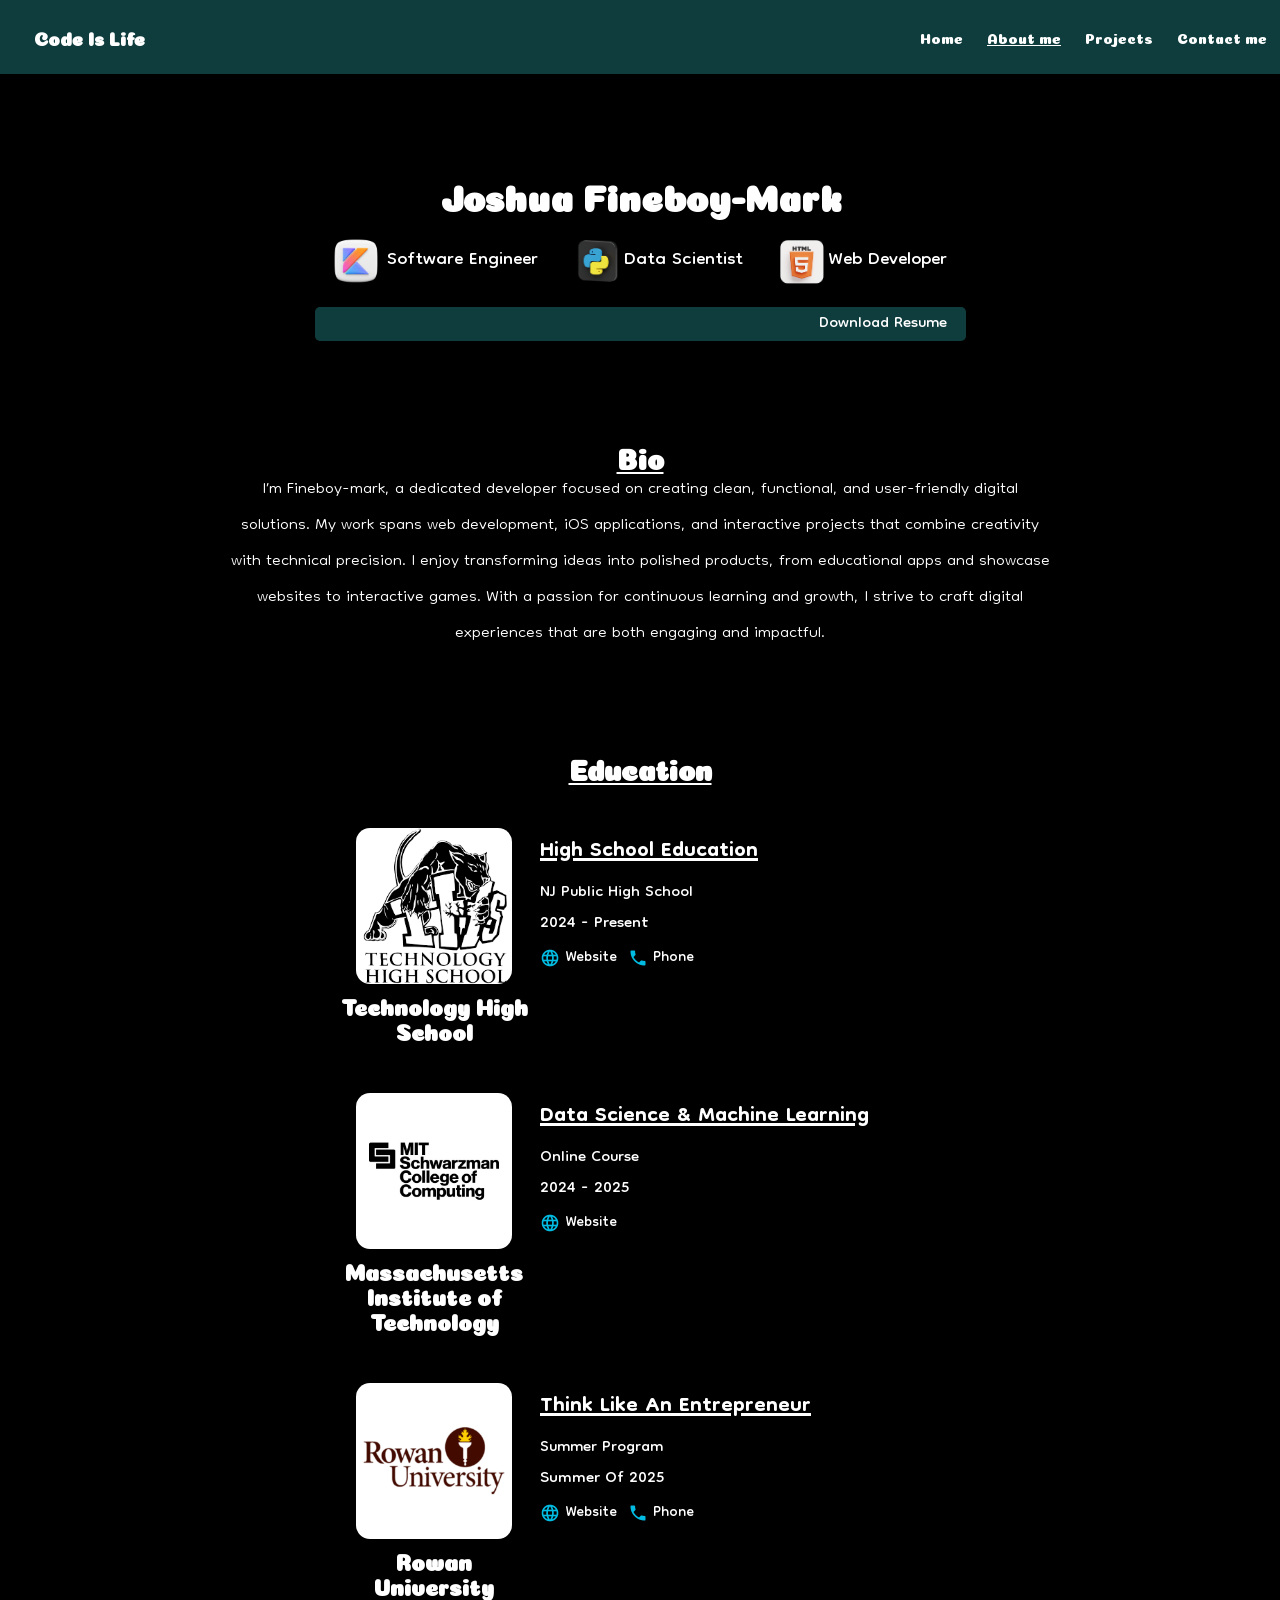
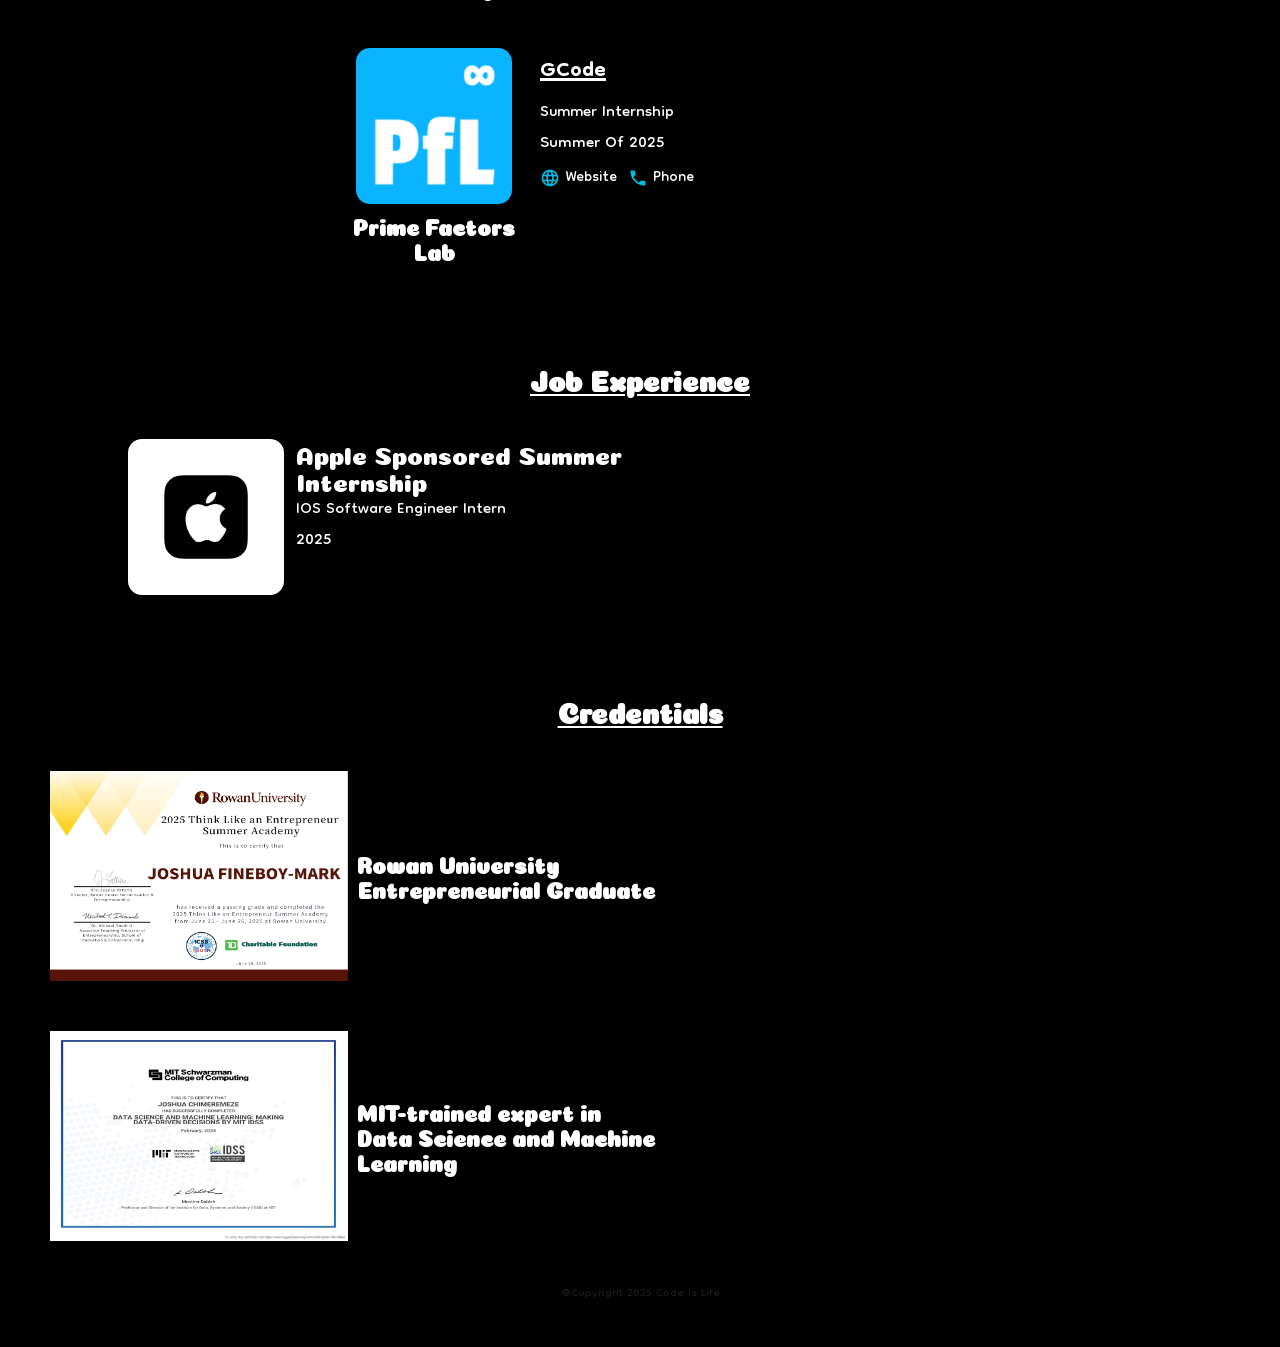
==== about.html @ 953a5726 "Home, skill scaffold, about" ====
<!DOCTYPE html>
<html lang="en">

<head>
    <link rel="stylesheet" href="style.css">
    <link rel="stylesheet" href="https://fonts.googleapis.com/icon?family=Material+Icons">
    <link rel="icon" type="image/x-icon" href="assets/e-removebg-preview.png">
    <title>Code Is Life | About Me</title>
</head>

<body>
    <nav>
        <h2>Code Is Life</h2>
        <div id="links">
            <a href="index.html">
                <p>Home</p>
            </a>
            <a id="currentPage">
                <p>About me</p>
            </a>
            <a href="projects.html">
                <p>Projects</p>
            </a>
            <a href="contact.html">
                <p>Contact me</p>
            </a>
        </div>
        <span class="material-icons" id="menu">menu</span>
    </nav>

    <section id="about-about">
        <div id="hero-text-container-about">
            <div id="hero-text">
                <h1>Joshua Fineboy-Mark</h1>
            </div>
            <div id="hero-icons-about">
                <div class="icon">
                    <img src="assets/kotlin.png" alt="kotlin" id="kotlin">
                    <h3>Software Engineer</h3>
                </div>
                <div class="icon">
                    <img src="assets/python-logo.png" alt="python" id="python">
                    <h3>Data Scientist</h3>
                </div>
                <div class="icon">
                    <img src="assets/html.png" alt="webDeveloper" id="webDeveloper">
                    <h3>Web Developer</h3>
                </div>
            </div>
            <a target="_blank" href="assets/Joshua Fineboy-Mark Resume.pdf" download="Joshua Fineboy-Mark Resume">
                <button>
                    <div>
                        <span class="material-icons">download_for_offline</span>Download Resume
                    </div>
                </button>
            </a>
        </div>
    </section>

    <section id="about">
        <h4>Bio</h4>
        <p>I’m Fineboy-mark, a dedicated developer focused on creating clean, functional, and user-friendly digital
            solutions. My work spans web development, iOS applications, and interactive projects that combine creativity
            with technical precision. I enjoy transforming ideas into polished products, from educational apps and
            showcase websites to interactive games. With a passion for continuous learning and growth, I strive to craft
            digital experiences that are both engaging and impactful.</p>
    </section>

    <section id="Education">
        <h4>Education</h4>
        <div class="education">
            <div class="education-item" id="tech-high-school">
                <div class="education-item-content">
                    <img src="assets/tech.png" alt="Technology High School">
                    <h5>Technology High School</h5>
                </div>
                <div class="education-item-details" id="tech-high-school-details">
                    <h6>High School Education</h6>
                    <p class="education-title">NJ Public High School</p>
                    <p class="education-year">2024 - Present</p>
                    <div class="education-links">
                        <a href="https://www.nps.k12.nj.us/tec/" target="_blank"><span
                                class="material-icons">language</span>
                            <p>Website</p>
                        </a>
                        <a href="tel:+1-973-481-5962" target="_blank"><span class="material-icons">call</span>
                            <p>Phone</p>
                        </a>
                    </div>
                </div>
            </div>
            <div class="education-item" id="mit">
                <div class="education-item-content">
                    <img src="assets/mit.jpeg" alt="Massachusetts Institute of Technology">
                    <h5>Massachusetts Institute of Technology</h5>
                </div>
                <div class="education-item-details" id="mit-details">
                    <h6>Data Science & Machine Learning</h6>
                    <p class="education-title">Online Course</p>
                    <p class="education-year">2024 - 2025</p>
                    <div class="education-links">
                        <a href="https://idss-gl.mit.edu/mit-idss-data-science-machine-learning-program?utm_source=google&utm_medium=search&utm_campaign=DSML_Int_Search_consolidated_Phrase_ML_DA_US_DA_MIT&campaign_id=22567387621&adgroup_id=182129312299&ad_id=761958281009&utm_target=kwd-626900960844&Keyword=data%20analysis%20mit&placement=&gad_source=1&gad_campaignid=22567387621&gbraid=0AAAAACoiIDqVzjAORtiur0ZptN1_TVrSI&gclid=Cj0KCQjw5JXFBhCrARIsAL1ckPu_LSjYJLFmI0uDQCa0vF8CM7H0nNiPqrrpmP34VrdfroT0WV1X1RsaAv3XEALw_wcB/"
                            target="_blank"><span class="material-icons">language</span>
                            <p>Website</p>
                        </a>
                    </div>
                </div>
            </div>
            <div class="education-item" id="rowan-university">
                <div class="education-item-content">
                    <img src="assets/rowan.png" alt="Rowan University">
                    <h5>Rowan University</h5>
                </div>
                <div class="education-item-details" id="rowan-university-details">
                    <h6>Think Like An Entrepreneur</h6>
                    <p class="education-title">Summer Program</p>
                    <p class="education-year">Summer Of 2025</p>
                    <div class="education-links">
                        <a href="https://ent.rowan.edu/communityprograms/tlae.html" target="_blank"><span
                                class="material-icons">language</span>
                            <p>Website</p>
                        </a>
                        <a href="tel:+1-856-256-4000" target="_blank"><span class="material-icons">call</span>
                            <p>Phone</p>
                        </a>
                    </div>
                </div>
            </div>
            <div class="education-item" id="pfl">
                <div class="education-item-content">
                    <img src="assets/pfl.png" alt="PFL">
                    <h5>Prime Factors Lab</h5>
                </div>
                <div class="education-item-details" id="pfl-details">
                    <h6>GCode</h6>
                    <p class="education-title">Summer Internship</p>
                    <p class="education-year">Summer Of 2025</p>
                    <div class="education-links">
                        <a href="https://primefactors.org/programs/gcode" target="_blank"><span
                                class="material-icons">language</span>
                            <p>Website</p>
                        </a>
                        <a href="tel:+1-973-834-8781" target="_blank"><span class="material-icons">call</span>
                            <p>Phone</p>
                        </a>
                    </div>
                </div>
            </div>
        </div>
    </section>

    <section id="job-experience">
        <h4>Job Experience</h4>
        <div class="job-container">
        <div class="job-item" id="mit">
            <div class="education-item-content">
                <img src="assets/apple.jpg" alt="Apple Internship">
            </div>
            <div class="job-item-details">
                <h6>Apple Sponsored Summer Internship</h6>
                <p class="job-title">IOS Software Engineer Intern</p>
                <p class="job-year">2025</p>
            </div>
        </div>
        </div>
    </section>

    <section id="Credentials">
        <h4>Credentials</h4>
        <div class="cert-container">
        <div class="cert-item">
            <div class="cert-item-content">
                <img src="assets/RUCert.png" alt="Rowan University Certificate">
                <h6>Rowan University Entrepreneurial Graduate</h6>
            </div>
        </div>
        <div class="cert-item">
            <div class="cert-item-content">
                <img src="assets/mitCert.png" alt="MIT Certificate">
                <h6>MIT-trained expert in Data Science and Machine Learning</h6>
            </div>
        </div>
        </div>
    </section>

    <footer>
        <div id="footer-container">
            <div class="footer-section">
                <p>@Copyright 2025 Code Is Life</p>
            </div>
        </div>
    </footer>
</body>

</html>
---- style.css ----
@import url('https://fonts.googleapis.com/css2?family=Coiny&family=Dongle&display=swap');

.material-symbols-outlined {
    font-variation-settings:
        'FILL' 0,
        'wght' 400,
        'GRAD' 0,
        'opsz' 24
}
#title-Skill .skill-icon {
    width:500px;
    height:500px;
}
#frameworks > h4{
    width:100%;
}
#skill-projects > h4{
    width:100%;
}
#frameworks-container{
    flex-wrap: wrap;
    gap:48px;
    display: flex;
}
#frameworks{
    margin-top: 20px;
}
.skill-header-item {
    display: flex;
    justify-content: center;
    width:131px;
    background-color: #333333;
    border-radius: 8px;
    height:131px;
    align-items: center;
}
.skill-header-item > img {
    width: 96px;
    height: 96px;
    margin:0;
    padding:0;
}
.skill-container > p{
    font-family: "Dongle";
    margin:0;
    font-weight:bold;
    padding:0;
    font-size: 30px;
    text-align: center;
}
.skill-container {
    display: flex;
    flex-direction: column;
    align-items: center;
    justify-content: center;
    width: 100%;
}
.skill-container > h1{
    margin-bottom:0;
    font-family: "Coiny";
    margin-top:3px;
    padding:0;
    font-size: 28px;
    text-align: center;
}
.education{
    margin-top:45px;
    display: flex;
    width:100%;
    flex-wrap: wrap;
    justify-content: center;
    gap:50px 0px;
    align-items:center;
}
.job-container{
    margin-top:45px;
    display: flex;
    width:80vw;
    flex-wrap: wrap;
    justify-content: start;
    gap:50px 0px;
    align-items:center;
}
.cert-container{
    margin-top:45px;
    display: flex;
    flex-wrap: wrap;
    justify-content: start;
    gap:50px 20px;
    align-items:center;
}
.education-links .material-icons {
    font-size: 20px;
    color:#00BCE2;
}
.education-item{
    width:600px;
    display:flex;
    gap:12px;
}
.job-item> img{
    width:150px;
    height:150px;
}
.job-item{
    width:600px;
    display:flex;
    gap:12px;
}
.education-links{
    display:flex;
    justify-content: center;
    align-items:start;
    gap:11px;
}
.education-links p{
    font-family: "Dongle";
    font-size: 22px;
    text-decoration: none;
    margin:0;
    padding:0;
}
.education-links > a {
    gap: 5px;
    display:flex;
    align-items:center;
    justify-content: center;
}
.education-item-details > .education-title{
    margin:0;
    padding:0;
    height:30px;
    font-family:"Dongle";
    font-size:24px;
    font-weight:500;
}
.job-item-details > .job-title{
    margin:0;
    padding:0;
    height:30px;
    font-family:"Dongle";
    font-size:24px;
    font-weight:500;
}
.job-item-details > h6 {
    margin:0;
    padding:0;
    line-height: 27px;
    font-family:"Coiny";
    font-size:25px;
    font-weight:500;
}
.education-item-details > .education-year {
    font-family: "Dongle";
    margin:0;
    padding:0;
    font-size: 25px;
    font-weight: 500;
}
.job-item-details > .job-year {
    font-family: "Dongle";
    margin:0;
    padding:0;
    font-size: 25px;
    font-weight: 500;
}
.education-item-details {
    display: flex;
    flex-direction: column;
    justify-content: start;
    align-items: start;
}
.education-item-details > h6 {
    font-family: "Dongle";
    font-weight:bold;
    font-size: 33px;
    text-decoration: underline;
    margin: 0;
    padding: 0;
}
.education-item-content{
    display: flex;
    align-items: center;
    gap:9px;
    flex-direction: column;
}
.cert-item-content{
    display: flex;
    align-items: center;
    gap:9px;
}
.education-item-content > h5{
    font-family:"Coiny";
    font-size:22px;
    margin:0;
    padding:0;
    max-width: 188px;
    text-align:center;
}
.none>p{
    font-family:Dongle;
    font-size:30px;
}
.none a{
    color:#00BCE2;
}
.none{
    display:none;
}
.cert-item-content > h6{
    font-family:"Coiny";
    font-size:22px;
    margin:0;
    padding:0;
    max-width:303px;
}
.education-item-content > img{
    width: 156px;
    height: 156px;
    border-radius:14px;
}
.cert-item-content > img{
    width: 298px;
    height: 210px;
}
#projects-container {
    display: flex;
    justify-content: start;
    flex-wrap: wrap;
    gap: 48px;
    align-items: center;
}
#skill-projects-container {
    width:90vw;
    display: flex;
    justify-content: start;
    flex-wrap: wrap;
    align-items: start;
}

section {
    margin-top: 100px;
}

.project {
    display: flex;
    margin-top: 32px;
}

.project button {
    background-color: #0F3D3E;
    color: white;
    font-family: "Dongle";
    font-weight: 400;
    font-size: 24px;
    border-radius: 5px;
    padding: 0px 19px;
    border: none;
    cursor: pointer;
}

#about-about button {
    background-color: #0F3D3E;
    color: white;
    font-family: "Dongle";
    font-weight: 400;
    font-size: 24px;
    border-radius: 5px;
    padding: 0px 19px;
    border: none;
    cursor: pointer;
}

#about-about button div {
    display: flex;
    align-items: center;
    gap: 5px;
}

#github-tool {
    width: 45px;
    height: 45px;
}

.project-buttons {
    display: flex;
    gap: 12px;
}

#redis-tool {
    width: 35px;
    height: 35px;
}

#swift-tool {
    width: 35px;
    height: 35px;
}

#javascript-tool {
    width: 35px;
    height: 35px;
}

.tools>img {
    width: 39px;
    height: 39px;
    margin: 0;
    padding: 0
}

.tools {
    display: flex;
    justify-content: start;
    align-items: center;
    gap: 8px;
    margin-top: 5px;
    margin-bottom: 19px;
}

.project>img {
    width: 267px;
    height: 290px;
    border-radius: 4px;
}

.project-info>p {
    font-family: "Dongle";
    font-size: 25px;
    max-width: 300px;
    margin: 0;
    padding: 0;
}

.project-info {
    display: flex;
    flex-direction: column;
    justify-content: center;
    align-items: start;
    padding-left: 61px;
}

.project-title>h3 {
    font-family: "Coiny";
    font-size: 25px;
    margin: 0;
    padding: 0;
}

.project-title {
    margin-bottom: 5px;
    display: flex;
    gap: 6px;
    justify-content: start;
    align-items: center;
}

#medal {
    size: 1000px;
    color: #FFD700;
    font-size: 27px;
}

nav {
    z-index: 2;
    display: flex;
    justify-content: space-between;
    align-items: center;
    height: 54px;
    background-color: #0F3D3E;
    padding-top: 10px;
    padding-bottom: 10px;
    padding-left: 34px;
    padding-right: 13px;
    position: sticky;
    top: 0;
}

hero {
    display: flex;
    justify-content: center;
    gap: 66px;
    margin-top: 101px;
}

#hero-text-container {
    gap: 17px;
    display: flex;
    flex-direction: column;
    justify-content: center;
    align-items: start;
}

#hero-text-container-about {
    gap: 20px;
    display: flex;
    flex-direction: column;
    justify-content: center;
    align-items: center;
}

#kotlin {
    width: 46px;
    height: 46px;
    margin-right: 8px;
}

#webDeveloper {
    width: 52px;
    height: 52px;
}

#python {
    width: 53px;
    height: 53px;
}

.icon>h3 {
    margin: 0;
    padding: 0;
    font-family: "Dongle";
    font-size: 28px;
    font-weight: 400;
}

.icon {
    display: flex;
    justify-content: start;
    align-items: center;
}

#hero-icons {
    gap: 22px;
    padding-left: 27px;
    display: flex;
    flex-direction: row;
}

#hero-icons-about {
    gap: 33px;
    align-items: center;
    display: flex;
}

#hero-text {
    display: flex;
    justify-content: start;
    align-items: center;
}

#hero-text img {
    width: 63px;
    height: 63px;
}

#hero-text>h1 {
    font-family: "Coiny";
    font-size: 36px;
    margin: 0;
    padding: 0;
}

#hero-image {
    width: 173px;
    height: 231px;
}

#links {
    display: flex;
    justify-content: space-around;
    gap: 24px;
}

#skills {
    margin-top: 40px;
    display: flex;
}

#skills>h4 {
    text-align: center;
}

body {
        color: white;
    padding: 0;
    margin: 0;
    background-color: black;
}

#about>p {
    text-align: center;
    font-family: "Dongle";
    max-width: 70%;
    font-weight: 300;
    font-size: 25px;
    margin: 0;
}

#about button {
    background-color: #0F3D3E;
    color: white;
    font-family: "Dongle";
    font-weight: 400;
    font-size: 24px;
    border-radius: 5px;
    padding: 0px 19px;
    margin-top: 11px;
    border: none;
    cursor: pointer;
}

h2 {
    font-family: "Coiny";
    padding: 0;
    margin: 0;
    font-size: 18px;
}

.skill-icon {
    padding: 11px;
    background-color: #333333;
    border-radius: 8px;
    border-style: none;
}

.name-container {
    display: flex;
    justify-content: space-between;
    width: 100%;
}

.skill-icon>img {
    width: 63px;
    height: 63px;
}

.form-group {
    width: 100%;
    display: flex;
    flex-direction: column;
    margin-bottom: 24px;
}

.form-group>input,
.form-group>select {
    max-width: 300px;
}

.form-group>input,
.form-group>textarea,
.form-group>select {
    font-family: "Dongle";
    font-weight: 300;
    font-size: 25px;
    border-radius: 6px;
    padding-left: 7px;
    border: solid 1px #4D4D4D;
    background-color: rgba(51, 51, 51, 0.5);
    color: white;
    text-align: start;
}

.form-group>input:focus,
.form-group>textarea:focus,
.form-group>select:focus {
    outline: none;
    border-color: #0F3D3E;
}

.form-group>textarea {
    min-height: 205px;
    max-width: 610px;
    resize: vertical;
}

.form-group>label {
    font-family: "Dongle";
    font-weight: 300;
    font-size: 28px;
    margin: 0;
    padding: 0;
}

#projects>button {
    background-color: #0F3D3E;
    color: white;
    font-family: "Dongle";
    font-weight: 400;
    font-size: 24px;
    border-radius: 5px;
    padding: 0px 135px;
    border: none;
    cursor: pointer;
    margin-top: 43px;
}

h4 {
    font-family: "Coiny";
    padding: 0;
    margin: 0;
    font-size: 28px;
    text-decoration: underline;
}

.skill {
    display: flex;
    flex-direction: column;
    align-items: center;
    justify-content: center;
}

.skill:hover {
    transform: scale(1.2);
    transition: transform 0.3s ease;
}

.skill:hover .skill-icon {
    border-color: white;
    border-width: 2px;
    border-style: solid;
    transition: border-color 0.3s ease;
}

#contact-form {
    width: 100%;
    padding-left: 100px;
}

form {
    width: 100%;
    display: flex;
    flex-direction: column;
    justify-content: center;
    align-items: center;
}

#submit {
    padding-left: 174px;
    padding-right: 174px;
    background-color: #0F3D3E;
    font-family: "Dongle";
    font-weight: 400;
    font-size: 24px;
    margin-top: 39px;
    border-radius: 6px;
    border: none;
    color: white;
    cursor: pointer;
    max-width: 410px;
}

.footer-section>p {
    color: rgba(51, 51, 51, 0.5);
    font-family: "Dongle";
    font-size: 18px;
    margin-top: 40px;
    margin-bottom: 40px;
    width: 100%;
    text-align: center;
}

#contact>h4 {
    padding-bottom: 33px;
    padding-top: 90px;
}

.skill>p {
    margin: 0;
    padding: 0;
    font-family: "Dongle";
    font-size: 28px;
    font-weight: 500;
}

#skills-container {
    display: flex;
    flex-wrap: wrap;
    justify-content: start;
    margin-top: 30px;
    max-width: 80%;
    gap: 55px;
}

.credential>img {
    width: 298px;
    height: 210px;
}

.credential:hover {
    transform: scale(1.05);
    z-index: 1;
    transition: transform 0.3s ease;
}

.credential {
    display: flex;
    align-items: center;
    justify-content: start;
}

#credentials-container {
    display: flex;
    flex-wrap: wrap;
    justify-content: start;
    align-items: flex-start;
    margin-top: 30px;
    gap: 55px;
}

#njtsa-cert {
    height: 210px;
    width: auto;
}

.credential>h3 {
    margin: 0;
    padding-left: 28px;
    font-family: "Coiny";
    font-size: 25px;
    max-width: 303px;
}

section {
    margin-top: 100px;
    display: flex;
    flex-direction: column;
    align-items: center;
    justify-content: center;
    margin-left: 50px;
    margin-right: 50px;
}

#menu {
    display: none;
}

#links p {
    font-family: "Coiny";
    font-size: 14px;
    margin: 0;
    padding: 0;
    cursor: pointer;
}

a {
    text-decoration: none;
    color: white;
    cursor: pointer;
}

#skills {
    margin-top: 58px;
}

#currentPage {
    text-decoration: underline;
}

@media (max-width: 540px) {
    #links {
        display: none;
    }

    #menu {
        display: inline;
    }
}
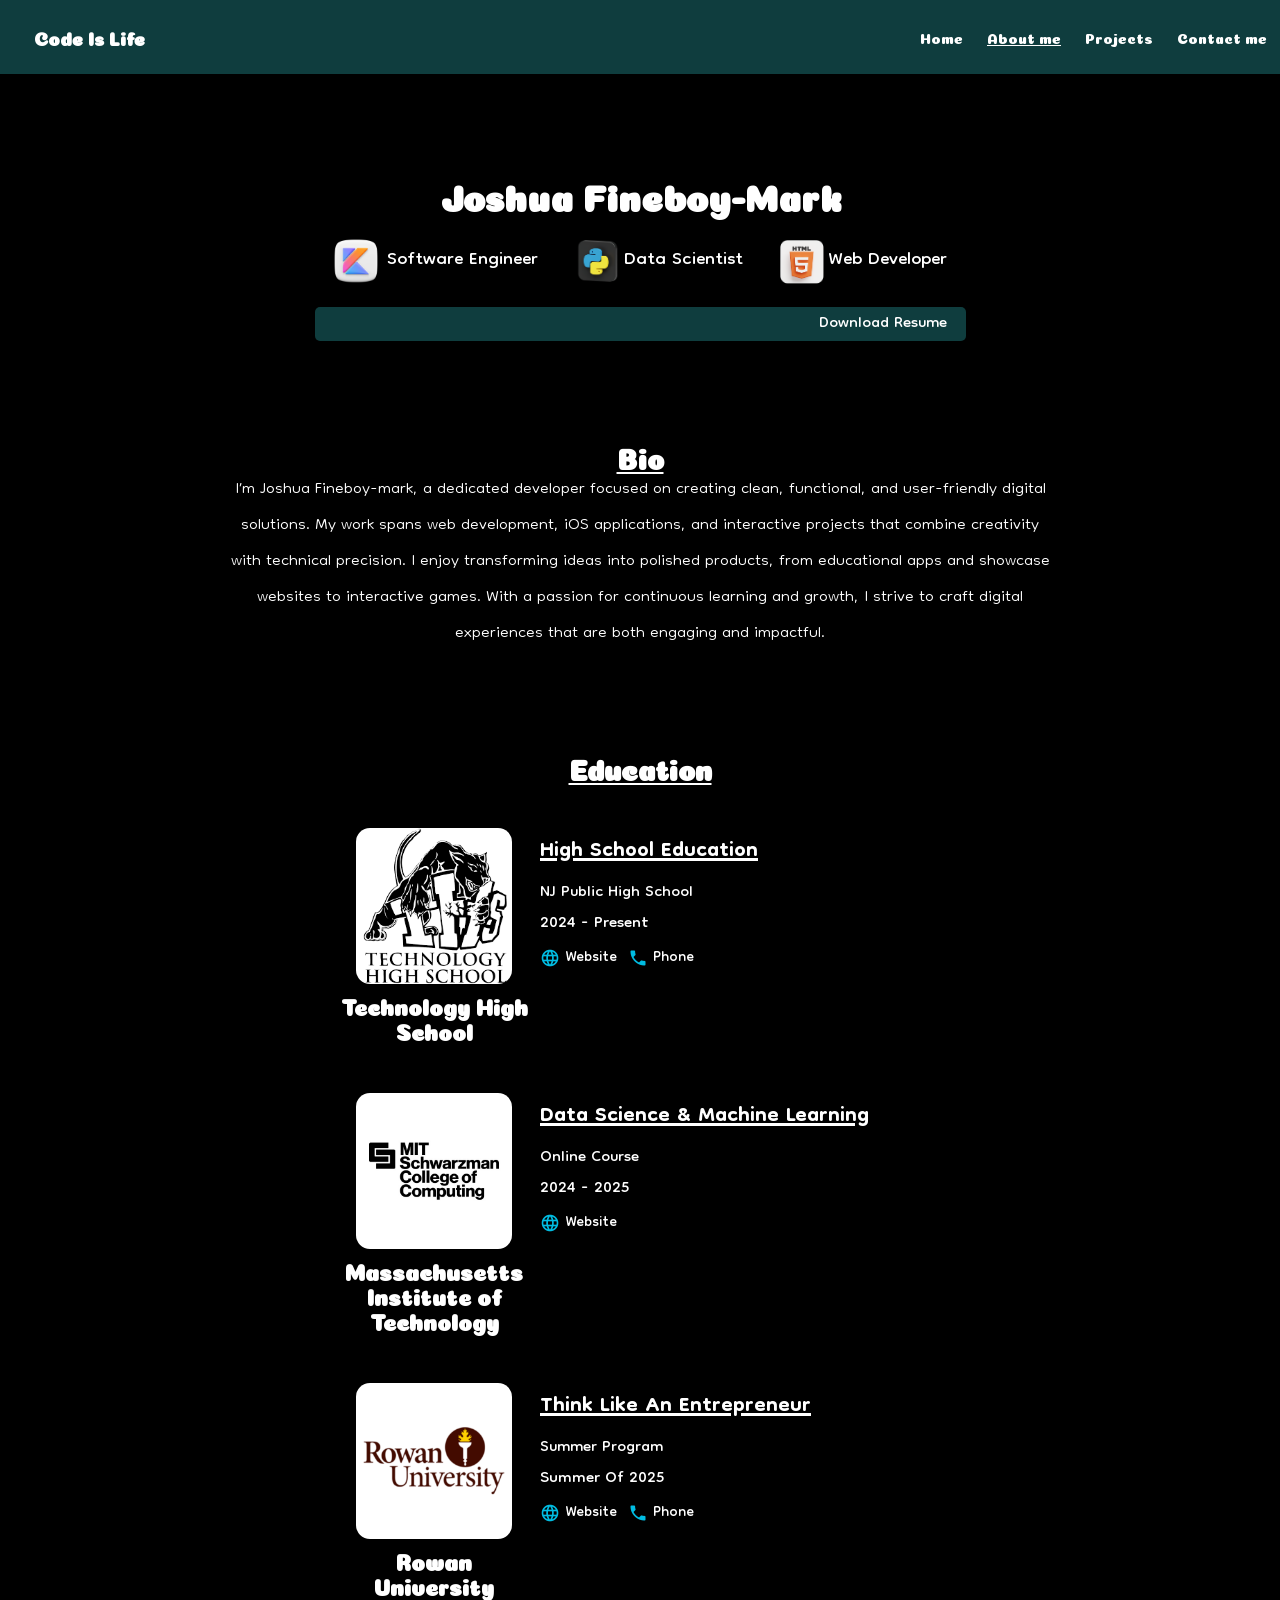
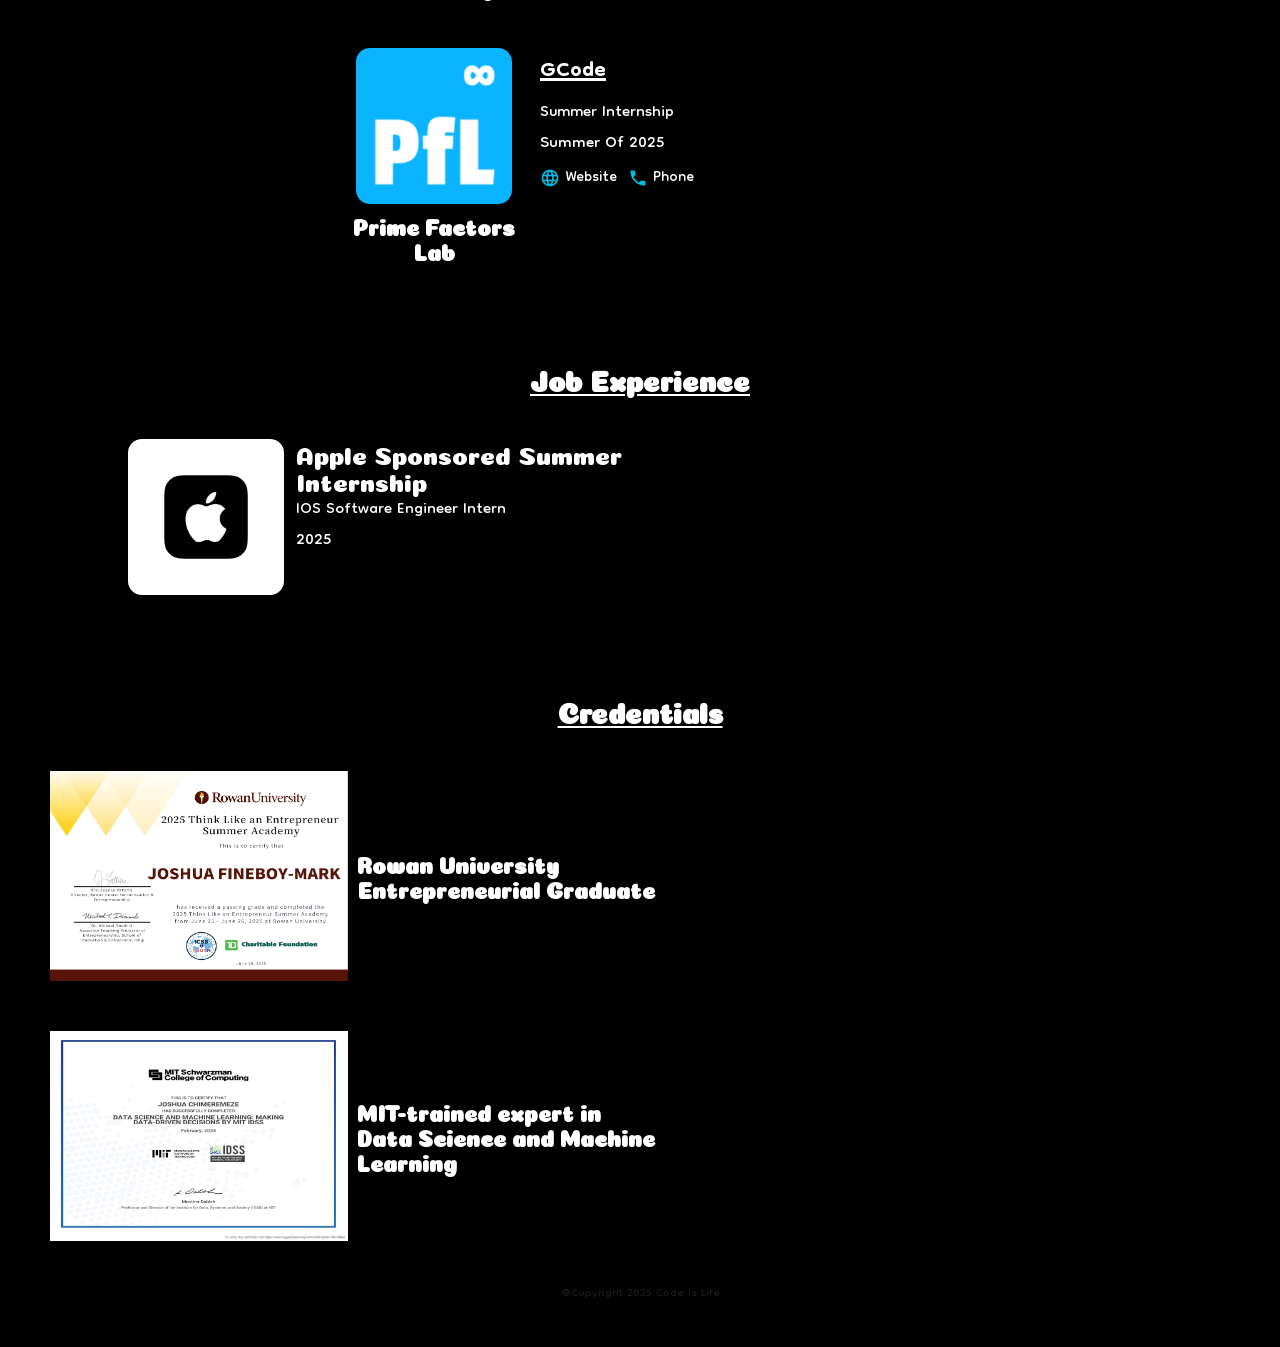
==== commit 6734665c: "Update about page for name accuracy" ====
--- a/about.html
+++ b/about.html
@@ -59,7 +59,7 @@
 
     <section id="about">
         <h4>Bio</h4>
-        <p>I’m Fineboy-mark, a dedicated developer focused on creating clean, functional, and user-friendly digital
+        <p>I’m Joshua Fineboy-mark, a dedicated developer focused on creating clean, functional, and user-friendly digital
             solutions. My work spans web development, iOS applications, and interactive projects that combine creativity
             with technical precision. I enjoy transforming ideas into polished products, from educational apps and
             showcase websites to interactive games. With a passion for continuous learning and growth, I strive to craft
--- a/style.css
+++ b/style.css
@@ -19,7 +19,9 @@
 }
 #frameworks-container{
     flex-wrap: wrap;
-    gap:48px;
+    justify-content: start;
+    width:90vw;
+    gap:60px;
     display: flex;
 }
 #frameworks{
@@ -231,6 +233,7 @@
     align-items: center;
 }
 #skill-projects-container {
+    gap:20px;
     width:90vw;
     display: flex;
     justify-content: start;
@@ -349,6 +352,7 @@
 
 .project-title {
     margin-bottom: 5px;
+    max-width: 300px;
     display: flex;
     gap: 6px;
     justify-content: start;
@@ -658,12 +662,43 @@
     width: 100%;
     text-align: center;
 }
+#search-bar-container {
+    margin-top: 20px;
+    width: 93vw;
+    display: flex;
+    align-items: center;
+    gap:8px;
+}
+#search-bar{
+    padding-left: 19px;
+    border: none;
+    border-radius: 11px;
+    background-color: #0F3D3E;
+    color: white;
+    font-family: "Dongle";
+    font-size: 25px;
+    min-width: 242px;
+    max-height: 42px;
+}
+#search-bar:focus {
+    outline: none;
+    border-color: #0F3D3E;
+}
+#search-bar::placeholder {
+    color: white;
+}
 
 #contact>h4 {
     padding-bottom: 33px;
     padding-top: 90px;
 }
-
+#contact2 > h4{
+    padding-bottom: 33px;
+    padding-top: 90px;
+}
+#contact2 {
+    margin-top: 0px;
+}
 .skill>p {
     margin: 0;
     padding: 0;
